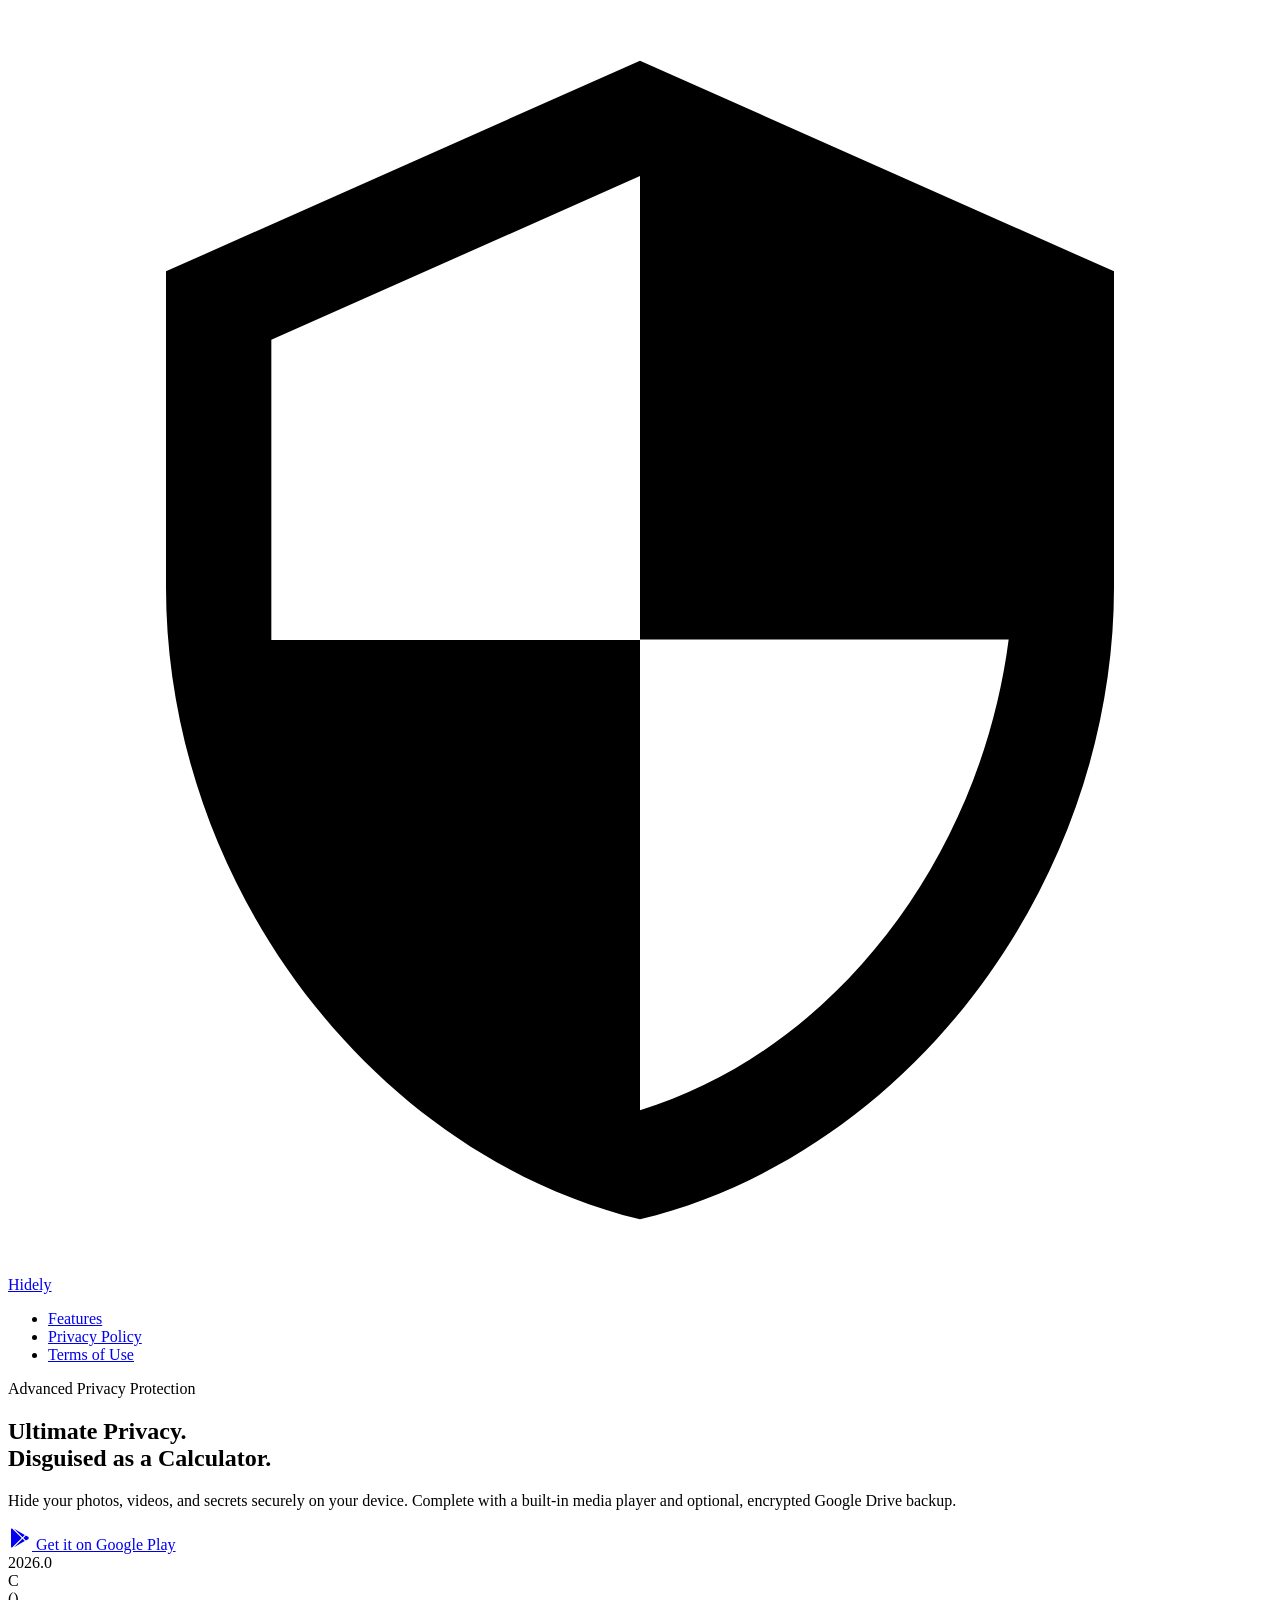
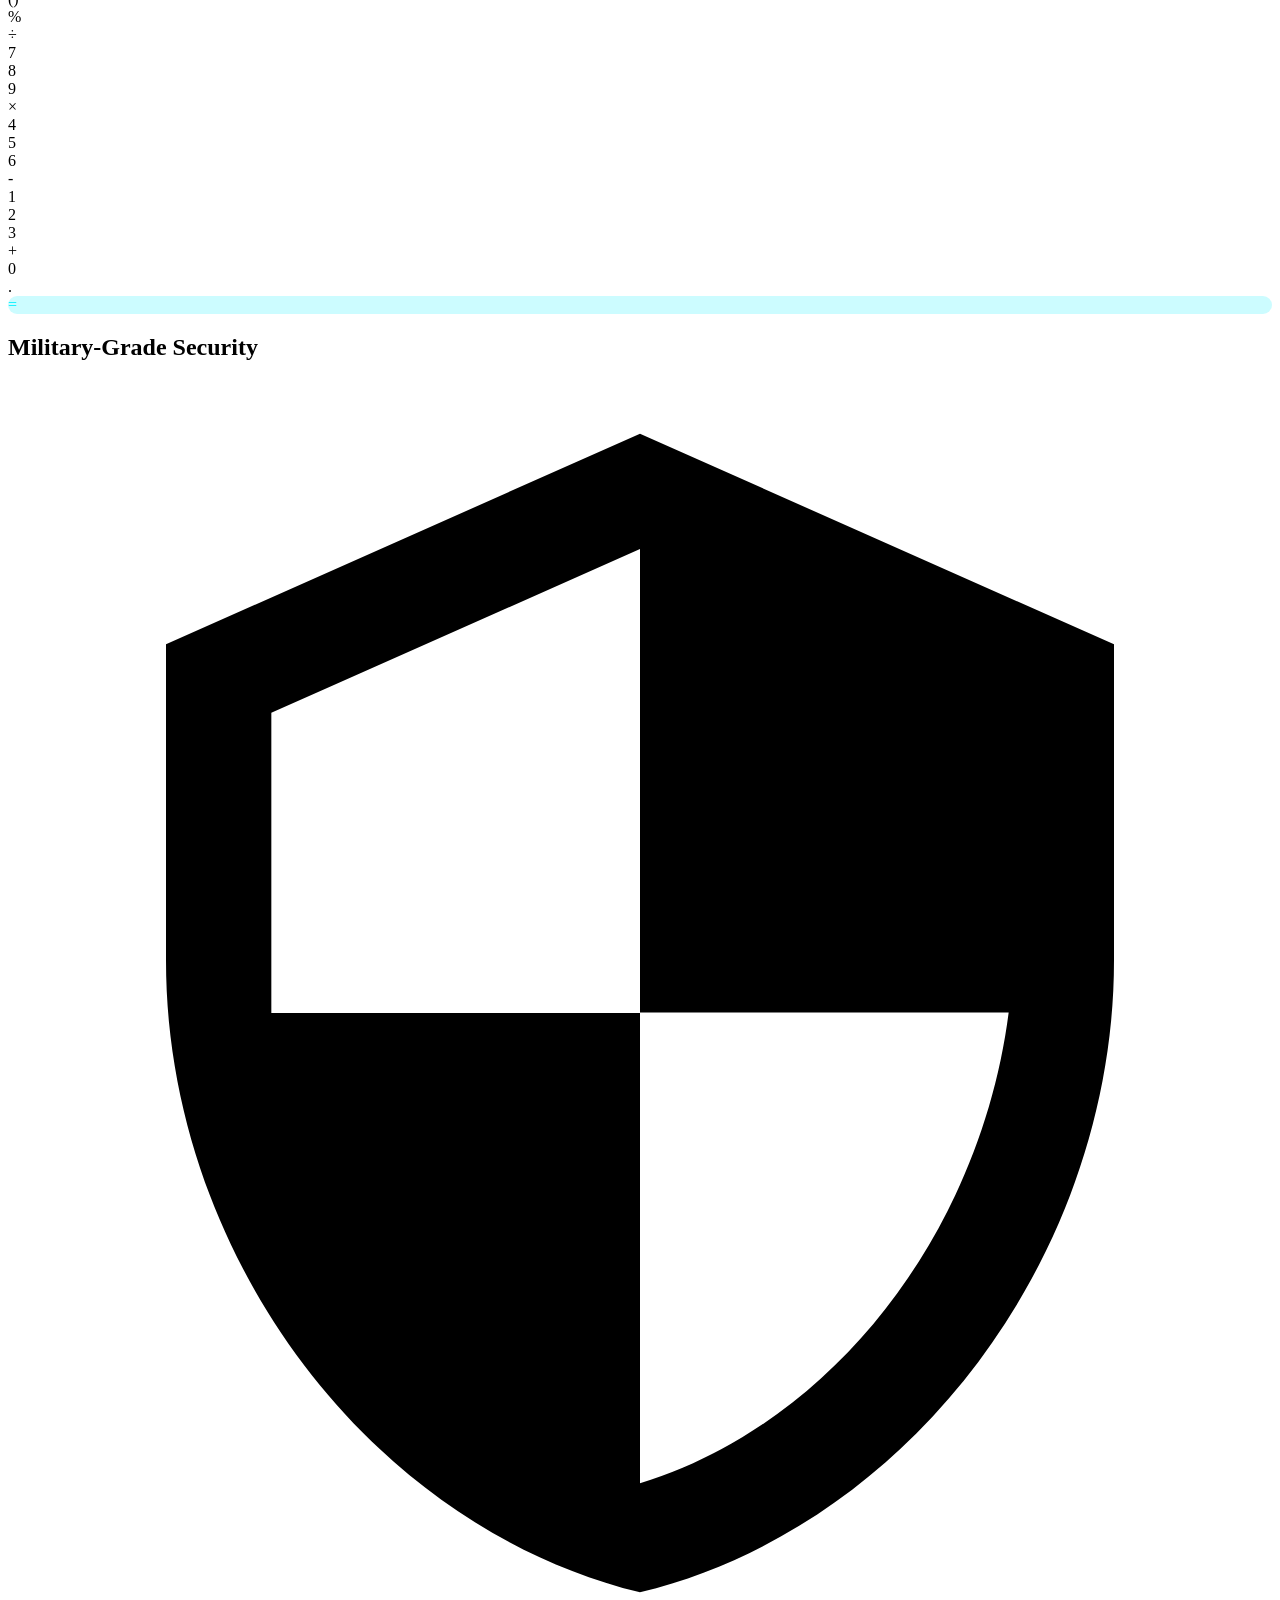
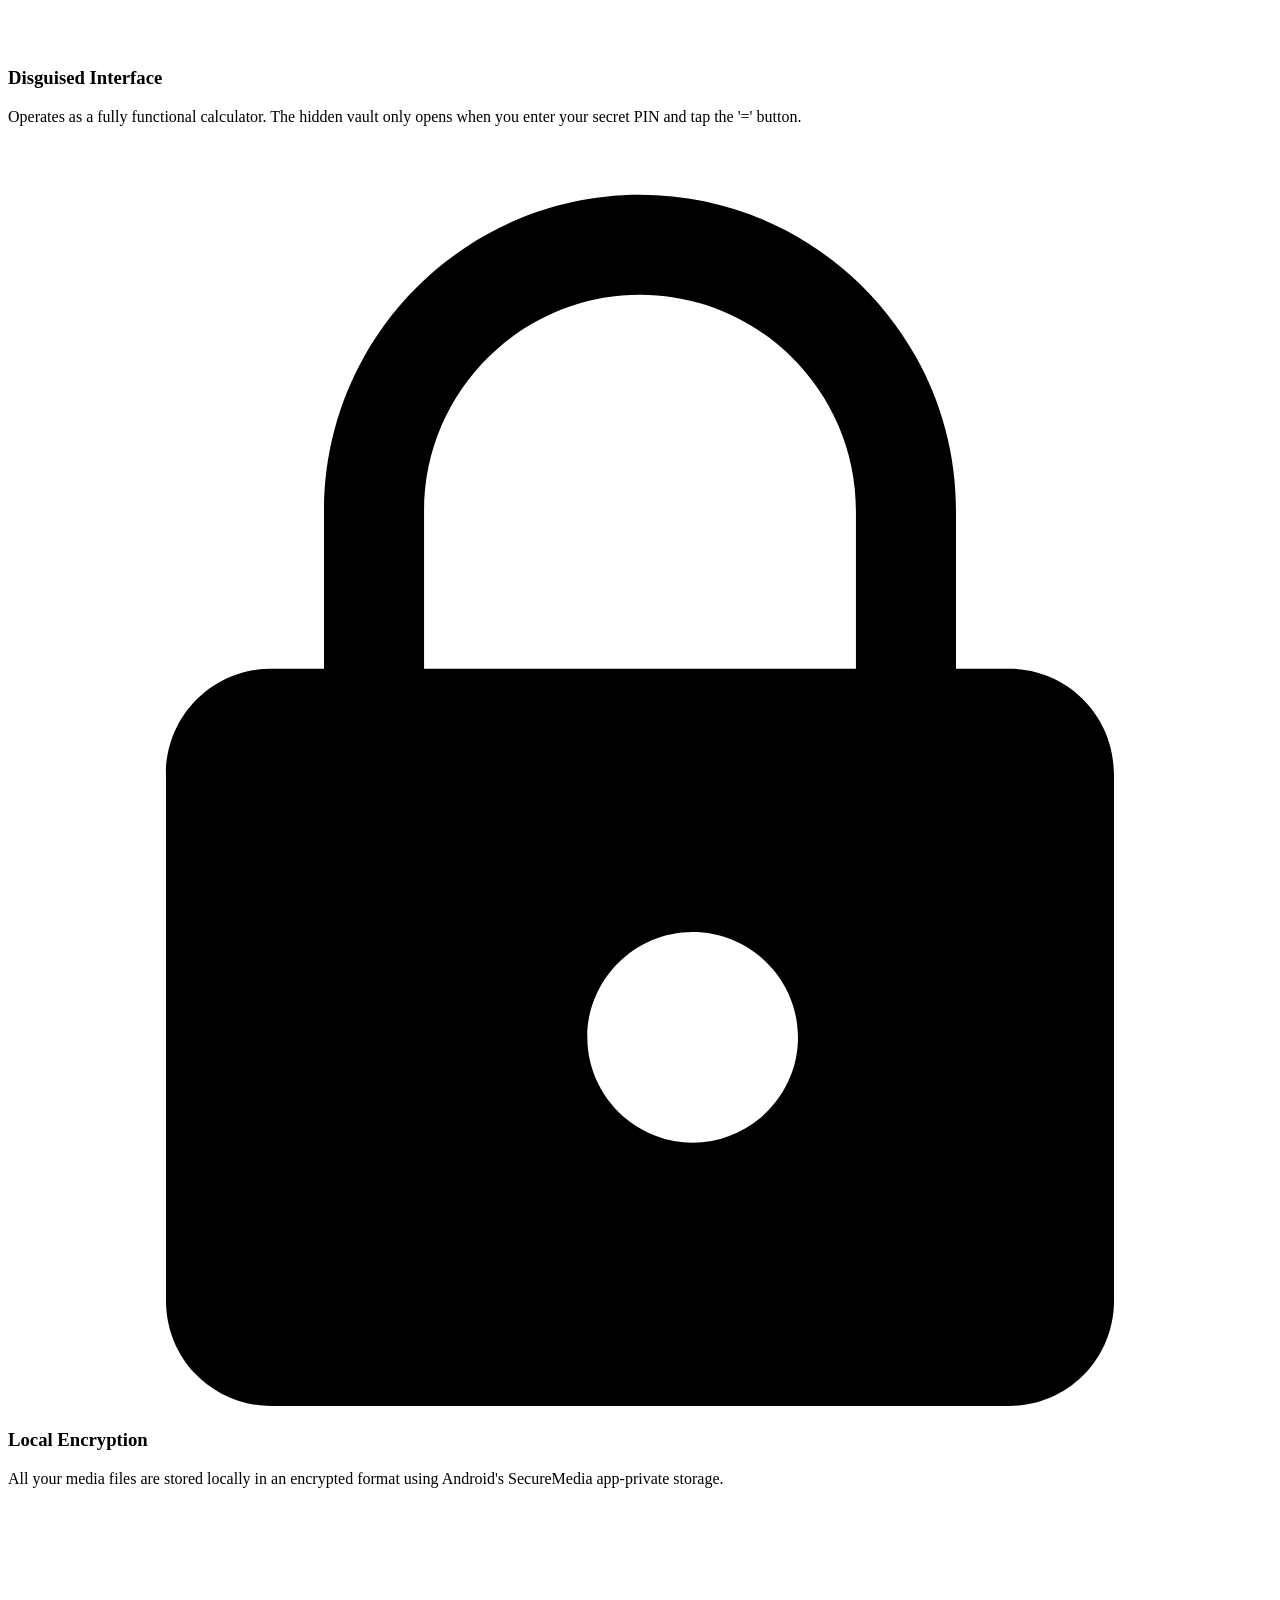
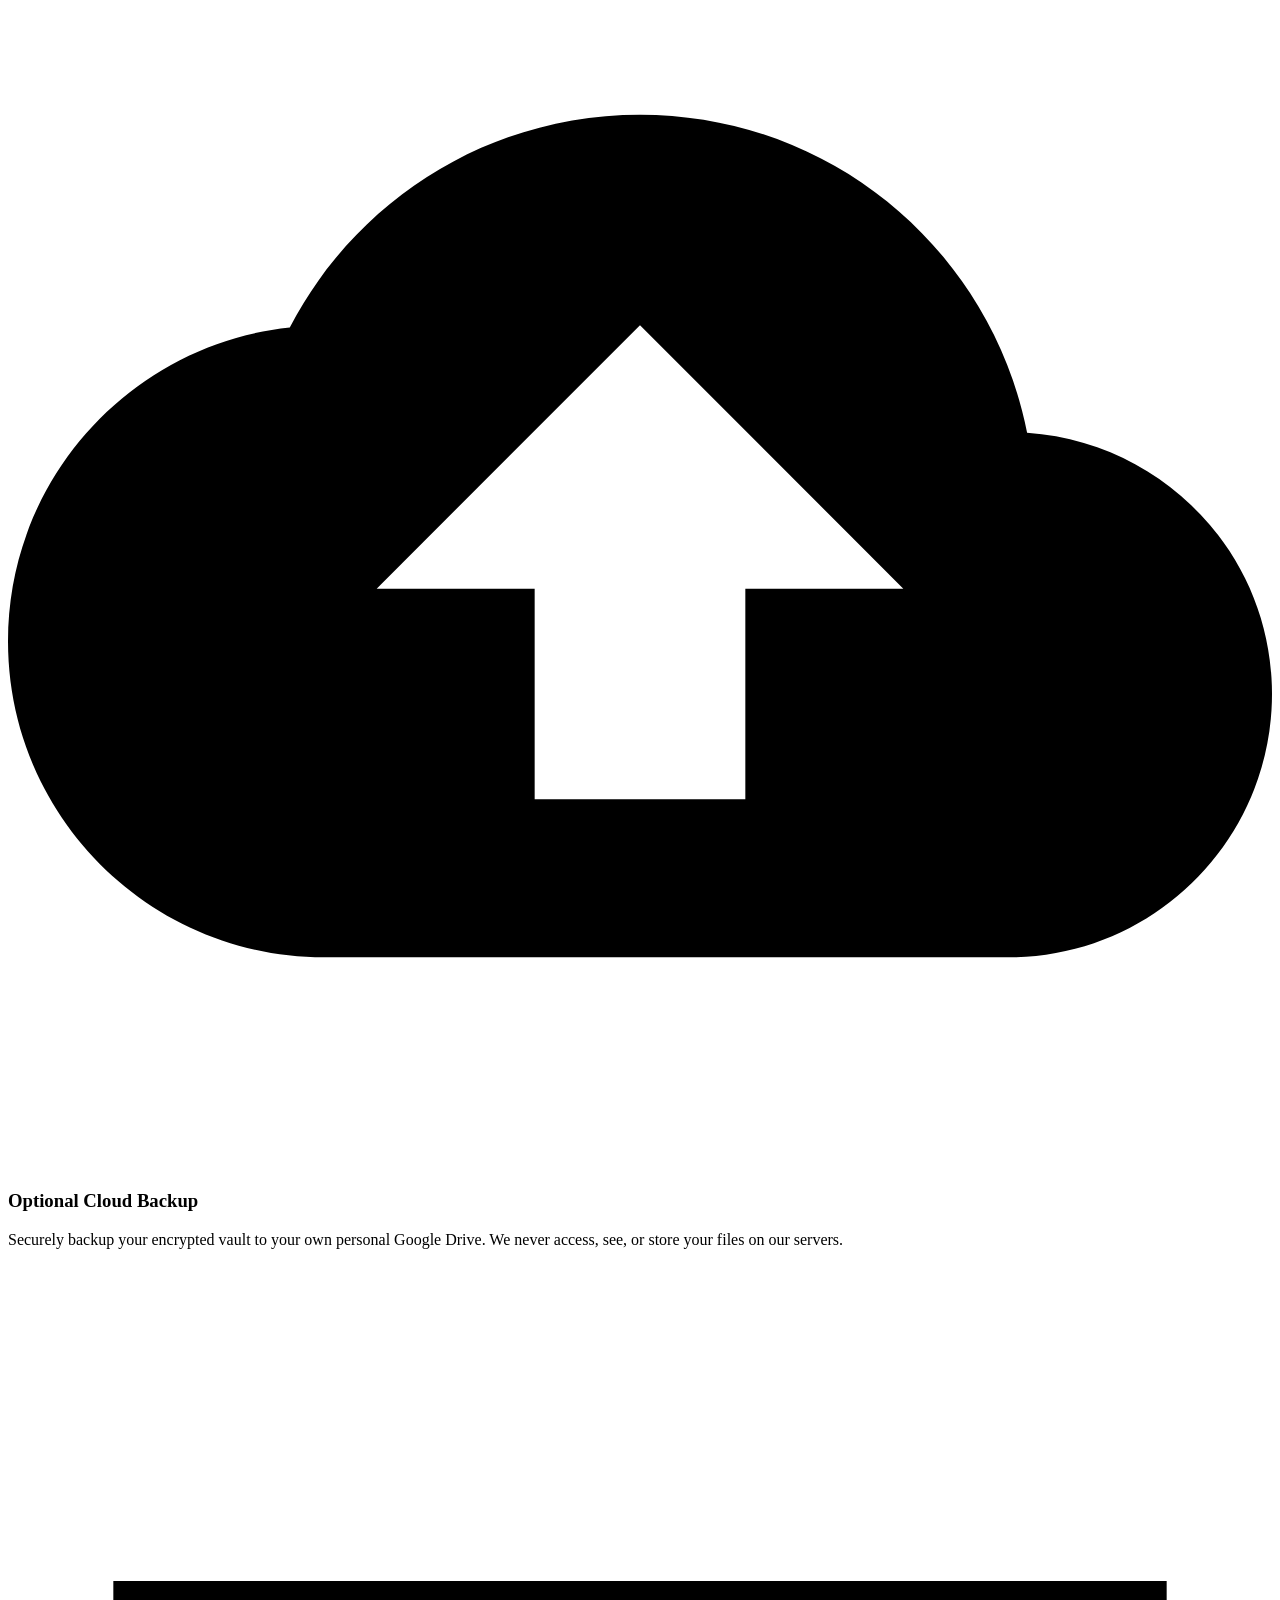
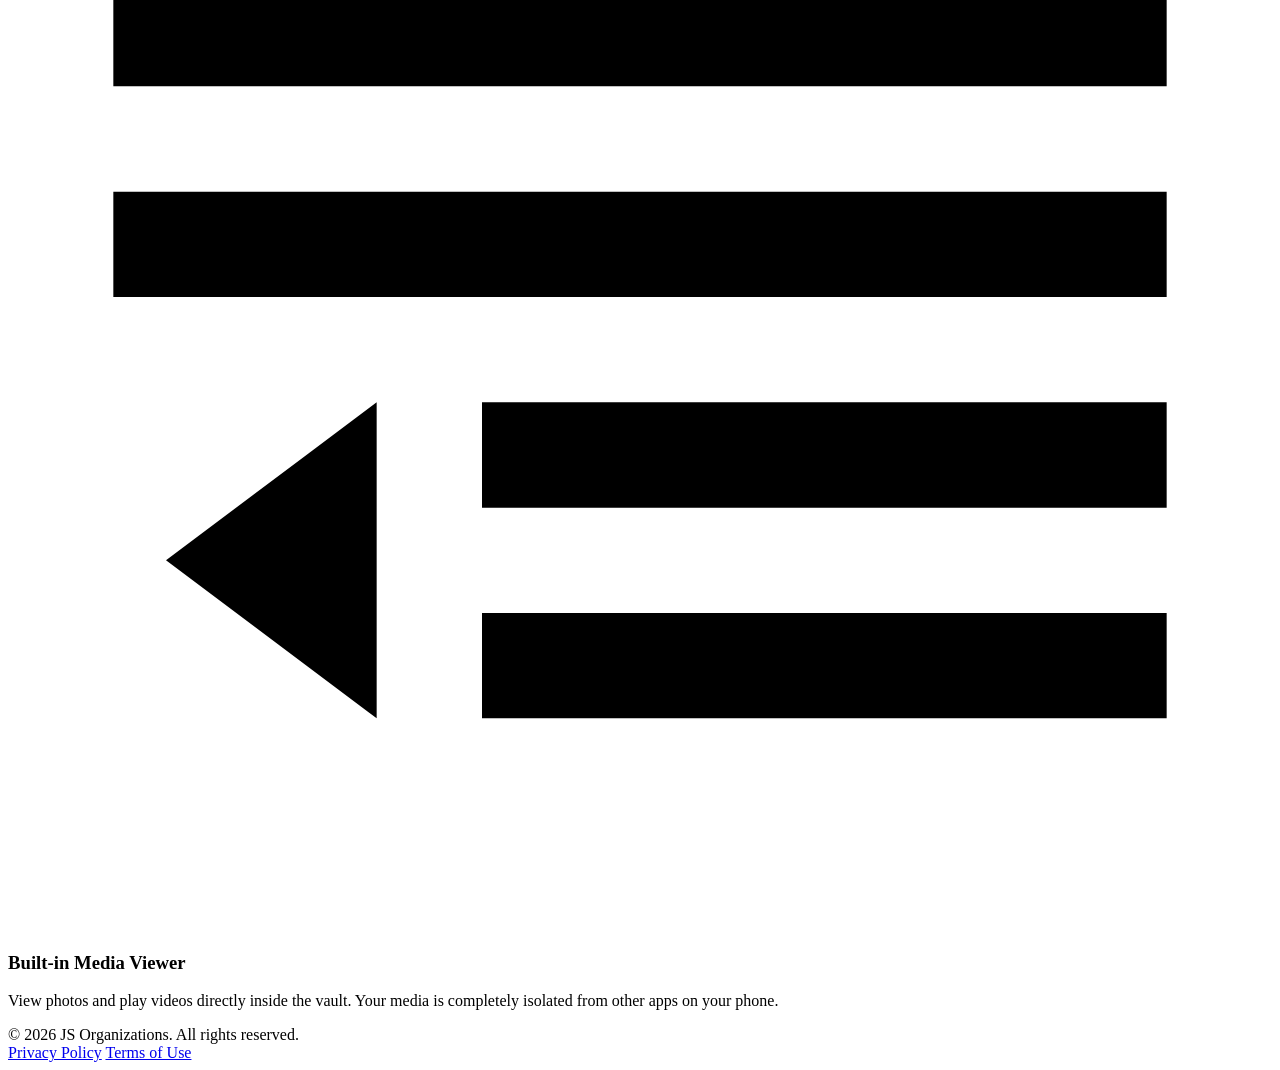
==== index.html @ a3ad4442 "Add initial index.html for Hidely application Initial commit of the Hidely application HTML structur" ====
<!DOCTYPE html>
<html lang="en">
<head>
  <meta charset="UTF-8">
  <meta name="viewport" content="width=device-width, initial-scale=1.0">
  <title>Hidely - Secure Media Vault & Calculator</title>
  <meta name="description" content="Hide your photos, videos, and secrets securely behind a fully functional calculator. Optional cloud backup to Google Drive.">
  <link rel="stylesheet" href="styles.css">
</head>
<body>
  <div class="bg-glow glow-1"></div>
  <div class="bg-glow glow-2"></div>

  <header>
    <a href="#" class="logo">
      <svg viewBox="0 0 24 24" xmlns="http://www.w3.org/2000/svg">
        <path d="M12 1L3 5v6c0 5.55 3.84 10.74 9 12 5.16-1.26 9-6.45 9-12V5l-9-4zm0 10.99h7c-.53 4.12-3.28 7.79-7 8.94V12H5V6.3l7-3.11v8.8z"/>
      </svg>
      Hidely
    </a>
    <nav>
      <ul>
        <li><a href="#features">Features</a></li>
        <li><a href="privacy-policy.html">Privacy Policy</a></li>
        <li><a href="terms-of-use.html">Terms of Use</a></li>
      </ul>
    </nav>
  </header>

  <main>
    <section class="hero">
      <div class="hero-content">
        <div class="badge">Advanced Privacy Protection</div>
        <h1>Ultimate Privacy.<br>Disguised as a Calculator.</h1>
        <p>Hide your photos, videos, and secrets securely on your device. Complete with a built-in media player and optional, encrypted Google Drive backup.</p>
        
        <a href="https://play.google.com/store/apps/details?id=com.jsorg.hidely" class="cta-button" target="_blank" rel="noopener noreferrer">
          <svg viewBox="0 0 24 24" width="24" height="24" fill="currentColor">
            <path d="M3,20.5V3.5C3,2.91 3.34,2.39 3.84,2.15L13.69,12L3.84,21.85C3.34,21.6 3,21.09 3,20.5M16.81,15.12L6.05,21.34L14.54,12.85L16.81,15.12M20.16,10.81C20.5,11.08 20.75,11.5 20.75,12C20.75,12.5 20.53,12.9 20.18,13.18L17.89,14.5L15.39,12L17.89,9.5L20.16,10.81M6.05,2.66L16.81,8.88L14.54,11.15L6.05,2.66Z"/>
          </svg>
          Get it on Google Play
        </a>
      </div>
      
      <div class="hero-visual">
        <div class="glass-card">
          <div class="calc-display">
            2026.0
          </div>
          <div class="calc-grid">
            <div class="calc-btn accent">C</div>
            <div class="calc-btn accent">()</div>
            <div class="calc-btn accent">%</div>
            <div class="calc-btn accent">÷</div>
            
            <div class="calc-btn">7</div>
            <div class="calc-btn">8</div>
            <div class="calc-btn">9</div>
            <div class="calc-btn accent">×</div>
            
            <div class="calc-btn">4</div>
            <div class="calc-btn">5</div>
            <div class="calc-btn">6</div>
            <div class="calc-btn accent">-</div>
            
            <div class="calc-btn">1</div>
            <div class="calc-btn">2</div>
            <div class="calc-btn">3</div>
            <div class="calc-btn accent">+</div>
            
            <div class="calc-btn">0</div>
            <div class="calc-btn">.</div>
            <div class="calc-btn" style="grid-column: span 2; border-radius: 30px; background: rgba(0, 240, 255, 0.2); color: #00f0ff;">=</div>
          </div>
        </div>
      </div>
    </section>

    <section id="features" class="features">
      <h2 class="section-title">Military-Grade Security</h2>
      
      <div class="features-grid">
        <div class="feature-card">
          <div class="feature-icon">
            <svg viewBox="0 0 24 24">
              <path d="M12 1L3 5v6c0 5.55 3.84 10.74 9 12 5.16-1.26 9-6.45 9-12V5l-9-4zm0 10.99h7c-.53 4.12-3.28 7.79-7 8.94V12H5V6.3l7-3.11v8.8z"/>
            </svg>
          </div>
          <h3>Disguised Interface</h3>
          <p>Operates as a fully functional calculator. The hidden vault only opens when you enter your secret PIN and tap the '=' button.</p>
        </div>
        
        <div class="feature-card">
          <div class="feature-icon">
            <svg viewBox="0 0 24 24">
              <path d="M19 10h-1V7c0-3.31-2.69-6-6-6S6 3.69 6 7v3H5c-1.11 0-2 .89-2 2v10c0 1.11.89 2 2 2h14c1.11 0 2-.89 2-2V12c0-1.11-.89-2-2-2zm-6 9c-1.1 0-2-.9-2-2s.9-2 2-2 2 .9 2 2-.9 2-2 2zm3.1-9H7.9V7c0-2.26 1.84-4.1 4.1-4.1 2.26 0 4.1 1.84 4.1 4.1v3z"/>
            </svg>
          </div>
          <h3>Local Encryption</h3>
          <p>All your media files are stored locally in an encrypted format using Android's SecureMedia app-private storage.</p>
        </div>
        
        <div class="feature-card">
          <div class="feature-icon">
            <svg viewBox="0 0 24 24">
              <path d="M19.35 10.04C18.67 6.59 15.64 4 12 4 9.11 4 6.6 5.64 5.35 8.04 2.34 8.36 0 10.91 0 14c0 3.31 2.69 6 6 6h13c2.76 0 5-2.24 5-5 0-2.64-2.05-4.78-4.65-4.96zM14 13v4h-4v-4H7l5-5 5 5h-3z"/>
            </svg>
          </div>
          <h3>Optional Cloud Backup</h3>
          <p>Securely backup your encrypted vault to your own personal Google Drive. We never access, see, or store your files on our servers.</p>
        </div>
        
        <div class="feature-card">
          <div class="feature-icon">
            <svg viewBox="0 0 24 24">
              <path d="M2 6H22V8H2V6M2 10H22V12H2V10M9 14H22V16H9V14M9 18H22V20H9V18M7 14L3 17L7 20V14Z"/>
            </svg>
          </div>
          <h3>Built-in Media Viewer</h3>
          <p>View photos and play videos directly inside the vault. Your media is completely isolated from other apps on your phone.</p>
        </div>
      </div>
    </section>
  </main>

  <footer>
    <div class="copyright">
      &copy; 2026 JS Organizations. All rights reserved.
    </div>
    <div class="footer-links">
      <a href="privacy-policy.html">Privacy Policy</a>
      <a href="terms-of-use.html">Terms of Use</a>
    </div>
  </footer>
</body>
</html>
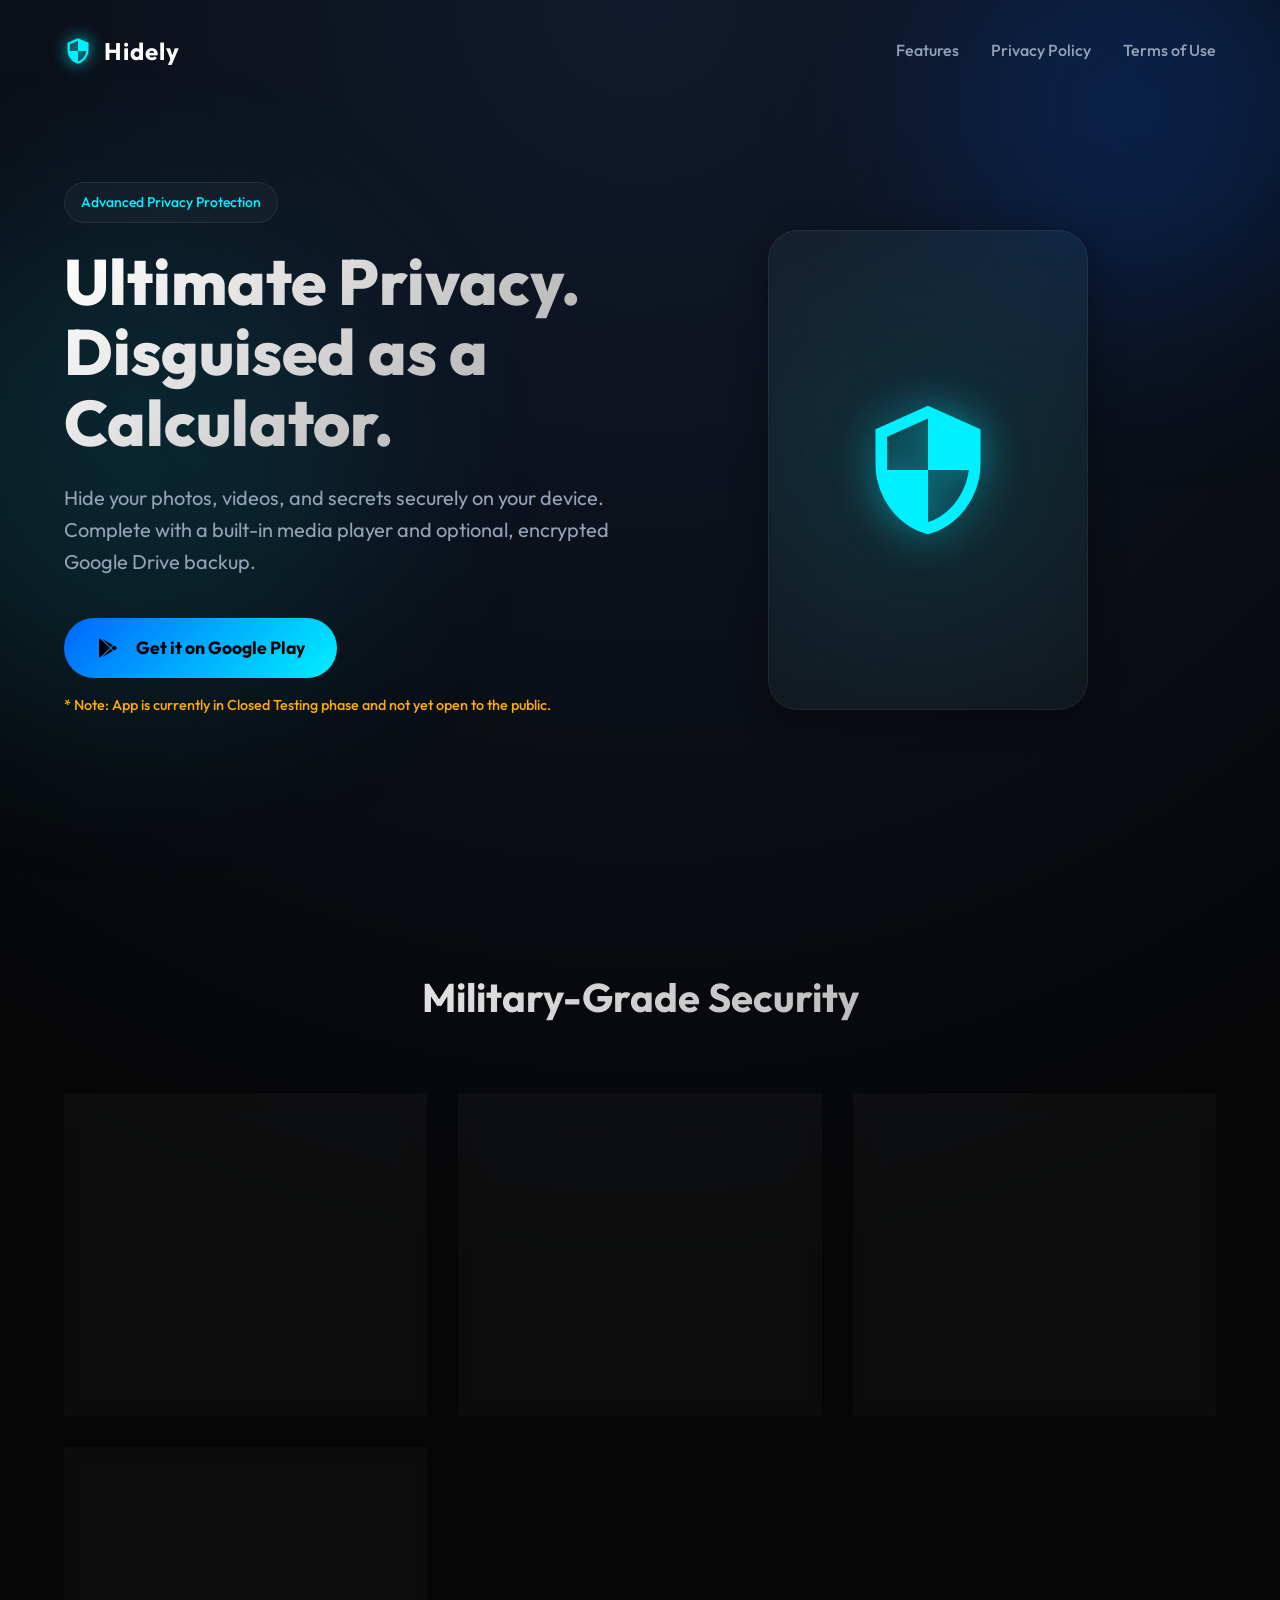
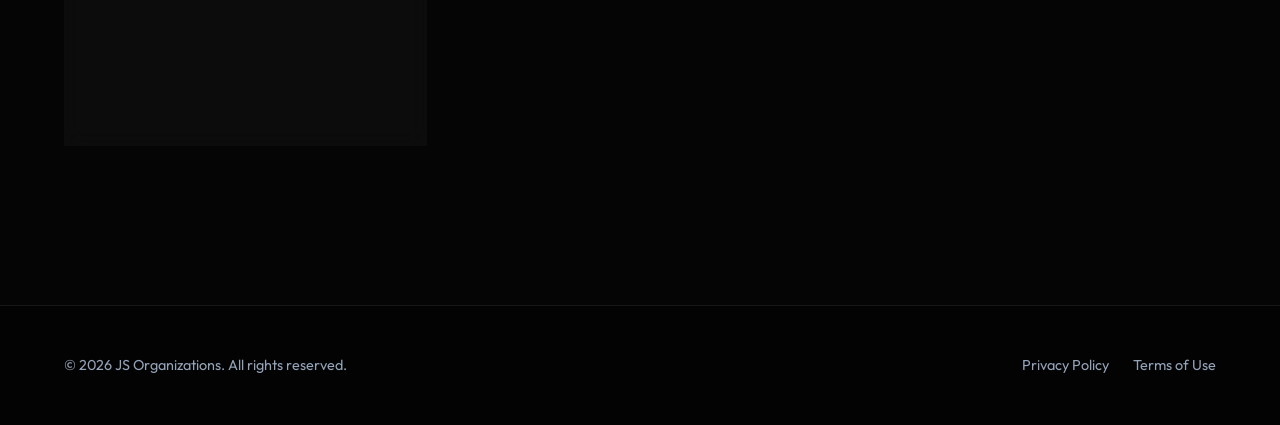
==== commit a392b23d: "Revise hero section and add testing phase note Updated the layout of the hero section and added a no" ====
--- a/index.html
+++ b/index.html
@@ -40,38 +40,14 @@
           </svg>
           Get it on Google Play
         </a>
+        <p style="margin-top: 1rem; font-size: 0.9rem; color: #ffab00; font-weight: 500;">* Note: App is currently in Closed Testing phase and not yet open to the public.</p>
       </div>
       
       <div class="hero-visual">
-        <div class="glass-card">
-          <div class="calc-display">
-            2026.0
-          </div>
-          <div class="calc-grid">
-            <div class="calc-btn accent">C</div>
-            <div class="calc-btn accent">()</div>
-            <div class="calc-btn accent">%</div>
-            <div class="calc-btn accent">÷</div>
-            
-            <div class="calc-btn">7</div>
-            <div class="calc-btn">8</div>
-            <div class="calc-btn">9</div>
-            <div class="calc-btn accent">×</div>
-            
-            <div class="calc-btn">4</div>
-            <div class="calc-btn">5</div>
-            <div class="calc-btn">6</div>
-            <div class="calc-btn accent">-</div>
-            
-            <div class="calc-btn">1</div>
-            <div class="calc-btn">2</div>
-            <div class="calc-btn">3</div>
-            <div class="calc-btn accent">+</div>
-            
-            <div class="calc-btn">0</div>
-            <div class="calc-btn">.</div>
-            <div class="calc-btn" style="grid-column: span 2; border-radius: 30px; background: rgba(0, 240, 255, 0.2); color: #00f0ff;">=</div>
-          </div>
+        <div class="glass-card" style="justify-content: center; align-items: center;">
+          <svg viewBox="0 0 24 24" style="width: 140px; height: 140px; fill: var(--accent-color); filter: drop-shadow(0 0 20px rgba(0, 240, 255, 0.5));">
+            <path d="M12 1L3 5v6c0 5.55 3.84 10.74 9 12 5.16-1.26 9-6.45 9-12V5l-9-4zm0 10.99h7c-.53 4.12-3.28 7.79-7 8.94V12H5V6.3l7-3.11v8.8z"/>
+          </svg>
         </div>
       </div>
     </section>
--- a/styles.css
+++ b/styles.css
@@ -0,0 +1,431 @@
+@import url('https://fonts.googleapis.com/css2?family=Outfit:wght@300;400;500;600;700;800&display=swap');
+
+:root {
+  --bg-color: #050505;
+  --bg-gradient: radial-gradient(circle at top, #111a2c 0%, #050505 60%);
+  --text-primary: #ffffff;
+  --text-secondary: #94a3b8;
+  --accent-color: #00f0ff;
+  --accent-secondary: #0066ff;
+  --glass-bg: rgba(255, 255, 255, 0.03);
+  --glass-border: rgba(255, 255, 255, 0.08);
+  --glass-shadow: 0 8px 32px 0 rgba(0, 0, 0, 0.37);
+  --font-family: 'Outfit', sans-serif;
+}
+
+* {
+  margin: 0;
+  padding: 0;
+  box-sizing: border-box;
+}
+
+body {
+  font-family: var(--font-family);
+  background: var(--bg-color);
+  background-image: var(--bg-gradient);
+  color: var(--text-primary);
+  min-height: 100vh;
+  line-height: 1.6;
+  overflow-x: hidden;
+}
+
+/* Animations */
+@keyframes float {
+  0% { transform: translateY(0px); }
+  50% { transform: translateY(-15px); }
+  100% { transform: translateY(0px); }
+}
+
+@keyframes pulse-glow {
+  0% { box-shadow: 0 0 20px rgba(0, 240, 255, 0.2); }
+  50% { box-shadow: 0 0 40px rgba(0, 240, 255, 0.5); }
+  100% { box-shadow: 0 0 20px rgba(0, 240, 255, 0.2); }
+}
+
+@keyframes fade-in-up {
+  from {
+    opacity: 0;
+    transform: translateY(30px);
+  }
+  to {
+    opacity: 1;
+    transform: translateY(0);
+  }
+}
+
+/* Navbar */
+header {
+  padding: 2rem 5%;
+  display: flex;
+  justify-content: space-between;
+  align-items: center;
+  position: relative;
+  z-index: 100;
+}
+
+.logo {
+  display: flex;
+  align-items: center;
+  gap: 0.75rem;
+  font-size: 1.5rem;
+  font-weight: 700;
+  letter-spacing: 1px;
+  text-decoration: none;
+  color: var(--text-primary);
+}
+
+.logo svg {
+  width: 28px;
+  height: 28px;
+  fill: var(--accent-color);
+  filter: drop-shadow(0 0 8px var(--accent-color));
+}
+
+nav ul {
+  display: flex;
+  gap: 2rem;
+  list-style: none;
+}
+
+nav a {
+  color: var(--text-secondary);
+  text-decoration: none;
+  font-weight: 500;
+  transition: color 0.3s ease;
+  position: relative;
+}
+
+nav a::after {
+  content: '';
+  position: absolute;
+  width: 0;
+  height: 2px;
+  bottom: -4px;
+  left: 0;
+  background-color: var(--accent-color);
+  transition: width 0.3s ease;
+}
+
+nav a:hover {
+  color: var(--text-primary);
+}
+
+nav a:hover::after {
+  width: 100%;
+}
+
+/* Hero Section */
+.hero {
+  display: flex;
+  align-items: center;
+  justify-content: space-between;
+  padding: 5rem 5% 8rem;
+  max-width: 1400px;
+  margin: 0 auto;
+  position: relative;
+  z-index: 10;
+}
+
+.hero-content {
+  flex: 1;
+  max-width: 600px;
+  animation: fade-in-up 1s ease-out forwards;
+}
+
+.badge {
+  display: inline-block;
+  padding: 0.5rem 1rem;
+  background: var(--glass-bg);
+  border: 1px solid var(--glass-border);
+  border-radius: 50px;
+  font-size: 0.875rem;
+  font-weight: 500;
+  color: var(--accent-color);
+  margin-bottom: 1.5rem;
+  backdrop-filter: blur(10px);
+}
+
+h1 {
+  font-size: 4rem;
+  font-weight: 800;
+  line-height: 1.1;
+  margin-bottom: 1.5rem;
+  background: linear-gradient(135deg, #ffffff 0%, #a0a0a0 100%);
+  -webkit-background-clip: text;
+  -webkit-text-fill-color: transparent;
+}
+
+.hero-content p {
+  font-size: 1.25rem;
+  color: var(--text-secondary);
+  margin-bottom: 2.5rem;
+}
+
+.cta-button {
+  display: inline-flex;
+  align-items: center;
+  gap: 1rem;
+  padding: 1rem 2rem;
+  background: linear-gradient(135deg, var(--accent-secondary), var(--accent-color));
+  color: #000;
+  text-decoration: none;
+  font-weight: 700;
+  font-size: 1.1rem;
+  border-radius: 50px;
+  transition: all 0.3s ease;
+  animation: pulse-glow 3s infinite;
+  border: none;
+  cursor: pointer;
+}
+
+.cta-button:hover {
+  transform: translateY(-2px) scale(1.02);
+  box-shadow: 0 10px 30px rgba(0, 240, 255, 0.4);
+}
+
+.hero-visual {
+  flex: 1;
+  display: flex;
+  justify-content: center;
+  align-items: center;
+  position: relative;
+  animation: float 6s ease-in-out infinite;
+}
+
+.glass-card {
+  width: 320px;
+  height: 480px;
+  background: var(--glass-bg);
+  backdrop-filter: blur(20px);
+  -webkit-backdrop-filter: blur(20px);
+  border: 1px solid var(--glass-border);
+  border-radius: 30px;
+  box-shadow: var(--glass-shadow);
+  display: flex;
+  flex-direction: column;
+  padding: 2rem;
+  position: relative;
+  overflow: hidden;
+}
+
+.glass-card::before {
+  content: '';
+  position: absolute;
+  top: -50%;
+  left: -50%;
+  width: 200%;
+  height: 200%;
+  background: radial-gradient(circle, rgba(0, 240, 255, 0.1) 0%, transparent 60%);
+  z-index: 0;
+}
+
+.calc-display {
+  background: rgba(0, 0, 0, 0.5);
+  border-radius: 15px;
+  height: 80px;
+  margin-bottom: 2rem;
+  display: flex;
+  justify-content: flex-end;
+  align-items: center;
+  padding: 1rem;
+  font-size: 2.5rem;
+  font-weight: 300;
+  z-index: 1;
+  border: 1px solid rgba(255, 255, 255, 0.05);
+}
+
+.calc-grid {
+  display: grid;
+  grid-template-columns: repeat(4, 1fr);
+  gap: 1rem;
+  z-index: 1;
+}
+
+.calc-btn {
+  background: rgba(255, 255, 255, 0.05);
+  border-radius: 50%;
+  aspect-ratio: 1;
+  display: flex;
+  justify-content: center;
+  align-items: center;
+  font-size: 1.25rem;
+  font-weight: 500;
+  transition: background 0.3s;
+}
+
+.calc-btn:hover {
+  background: rgba(255, 255, 255, 0.1);
+}
+
+.calc-btn.accent {
+  background: rgba(0, 240, 255, 0.15);
+  color: var(--accent-color);
+}
+
+/* Features Section */
+.features {
+  padding: 5rem 5%;
+  max-width: 1400px;
+  margin: 0 auto;
+  position: relative;
+  z-index: 10;
+}
+
+.section-title {
+  text-align: center;
+  font-size: 2.5rem;
+  margin-bottom: 4rem;
+  background: linear-gradient(135deg, #ffffff 0%, #a0a0a0 100%);
+  -webkit-background-clip: text;
+  -webkit-text-fill-color: transparent;
+}
+
+.features-grid {
+  display: grid;
+  grid-template-columns: repeat(auto-fit, minmax(280px, 1fr));
+  gap: 2rem;
+}
+
+.feature-card {
+  background: var(--glass-bg);
+  backdrop-filter: blur(10px);
+  border: 1px solid var(--glass-border);
+  border-radius: 20px;
+  padding: 2.5rem 2rem;
+  transition: transform 0.3s ease, background 0.3s ease, border-color 0.3s ease;
+}
+
+.feature-card:hover {
+  transform: translateY(-10px);
+  background: rgba(255, 255, 255, 0.05);
+  border-color: rgba(0, 240, 255, 0.3);
+}
+
+.feature-icon {
+  width: 60px;
+  height: 60px;
+  background: rgba(0, 240, 255, 0.1);
+  border-radius: 15px;
+  display: flex;
+  justify-content: center;
+  align-items: center;
+  margin-bottom: 1.5rem;
+}
+
+.feature-icon svg {
+  width: 30px;
+  height: 30px;
+  fill: var(--accent-color);
+}
+
+.feature-card h3 {
+  font-size: 1.5rem;
+  margin-bottom: 1rem;
+}
+
+.feature-card p {
+  color: var(--text-secondary);
+}
+
+/* Footer */
+footer {
+  border-top: 1px solid var(--glass-border);
+  padding: 3rem 5%;
+  display: flex;
+  justify-content: space-between;
+  align-items: center;
+  margin-top: 5rem;
+  background: rgba(0, 0, 0, 0.3);
+}
+
+.footer-links {
+  display: flex;
+  gap: 1.5rem;
+}
+
+.footer-links a {
+  color: var(--text-secondary);
+  text-decoration: none;
+  font-size: 0.9rem;
+  transition: color 0.3s;
+}
+
+.footer-links a:hover {
+  color: var(--accent-color);
+}
+
+.copyright {
+  color: var(--text-secondary);
+  font-size: 0.9rem;
+}
+
+/* Background Glows */
+.bg-glow {
+  position: absolute;
+  border-radius: 50%;
+  filter: blur(100px);
+  z-index: 0;
+  opacity: 0.5;
+}
+
+.glow-1 {
+  top: -10%;
+  right: -5%;
+  width: 400px;
+  height: 400px;
+  background: rgba(0, 102, 255, 0.4);
+}
+
+.glow-2 {
+  bottom: 20%;
+  left: -10%;
+  width: 500px;
+  height: 500px;
+  background: rgba(0, 240, 255, 0.2);
+}
+
+/* Responsive */
+@media (max-width: 900px) {
+  .hero {
+    flex-direction: column;
+    text-align: center;
+    padding: 3rem 5% 5rem;
+  }
+  
+  h1 {
+    font-size: 3rem;
+  }
+  
+  .hero-visual {
+    margin-top: 4rem;
+  }
+  
+  .hero-content {
+    display: flex;
+    flex-direction: column;
+    align-items: center;
+  }
+}
+
+@media (max-width: 600px) {
+  header {
+    flex-direction: column;
+    gap: 1.5rem;
+  }
+  
+  nav ul {
+    gap: 1rem;
+    flex-wrap: wrap;
+    justify-content: center;
+  }
+  
+  h1 {
+    font-size: 2.5rem;
+  }
+  
+  footer {
+    flex-direction: column;
+    gap: 1.5rem;
+    text-align: center;
+  }
+}
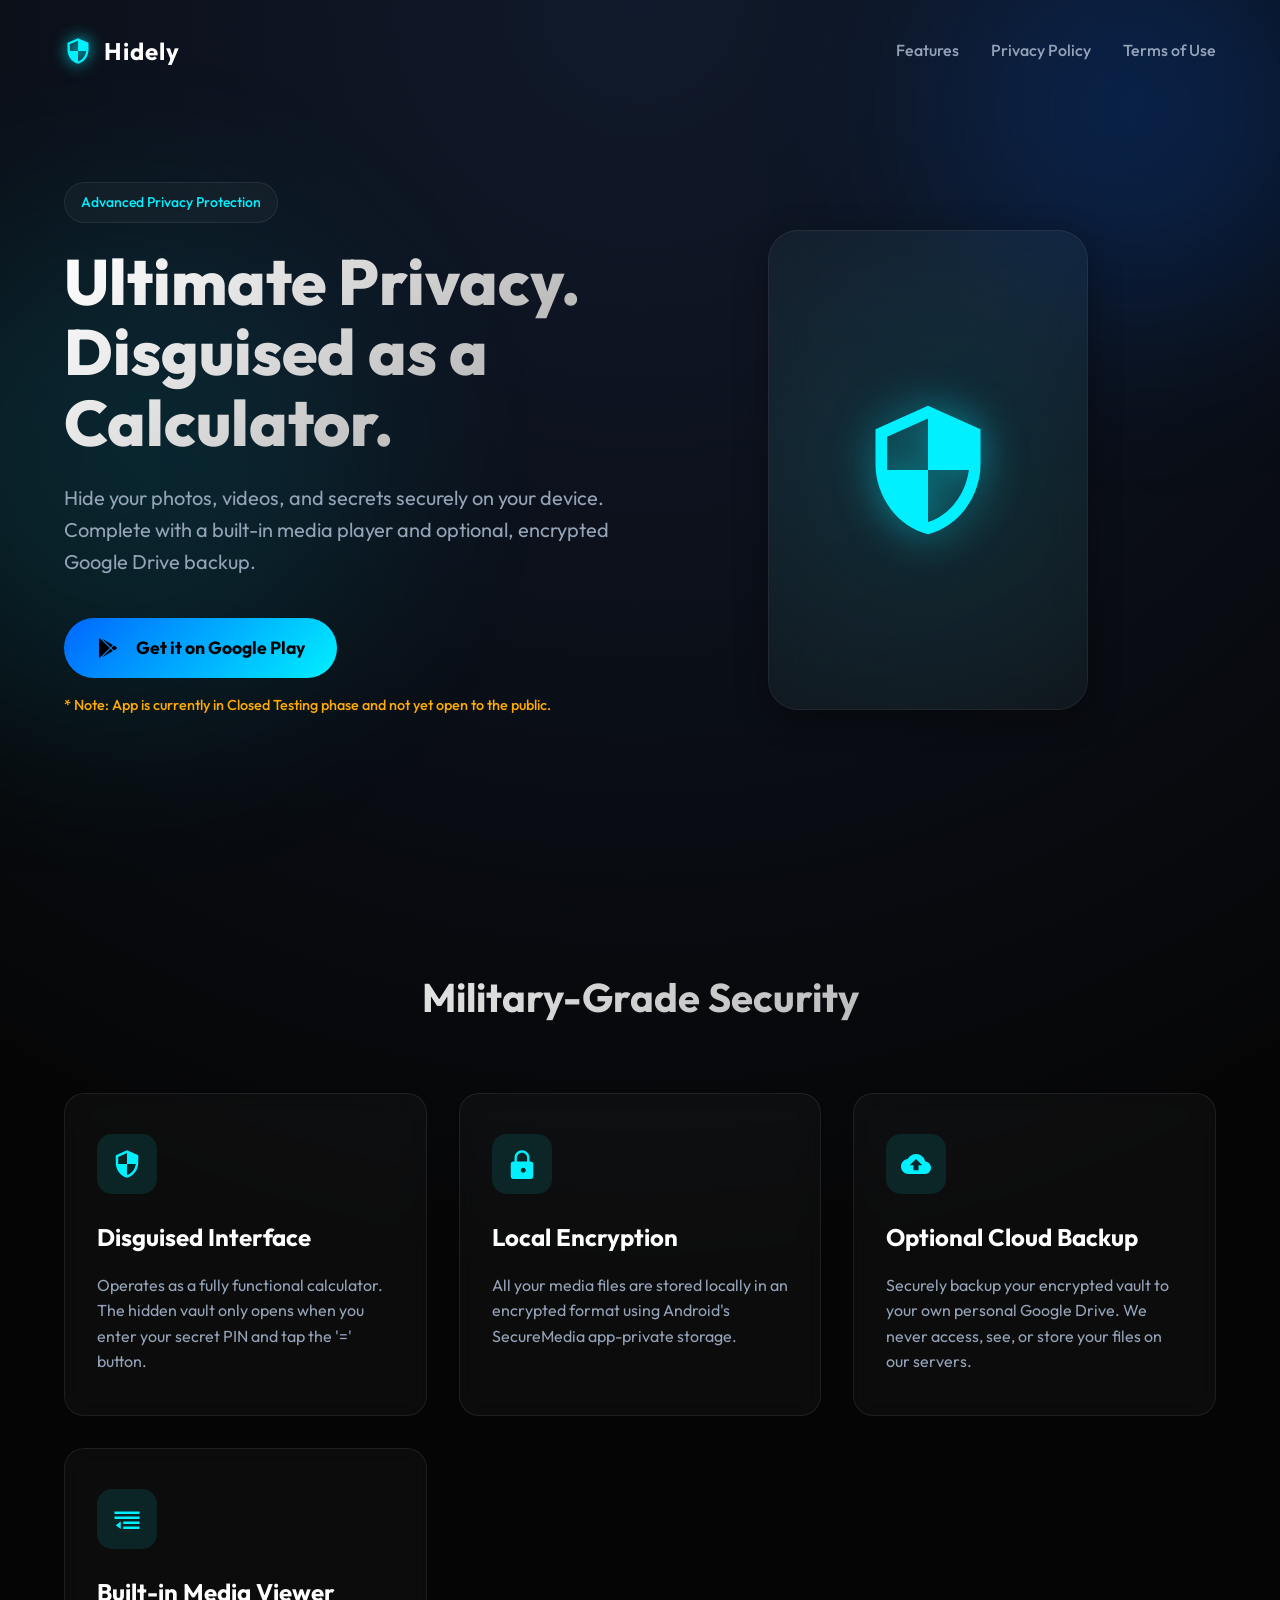
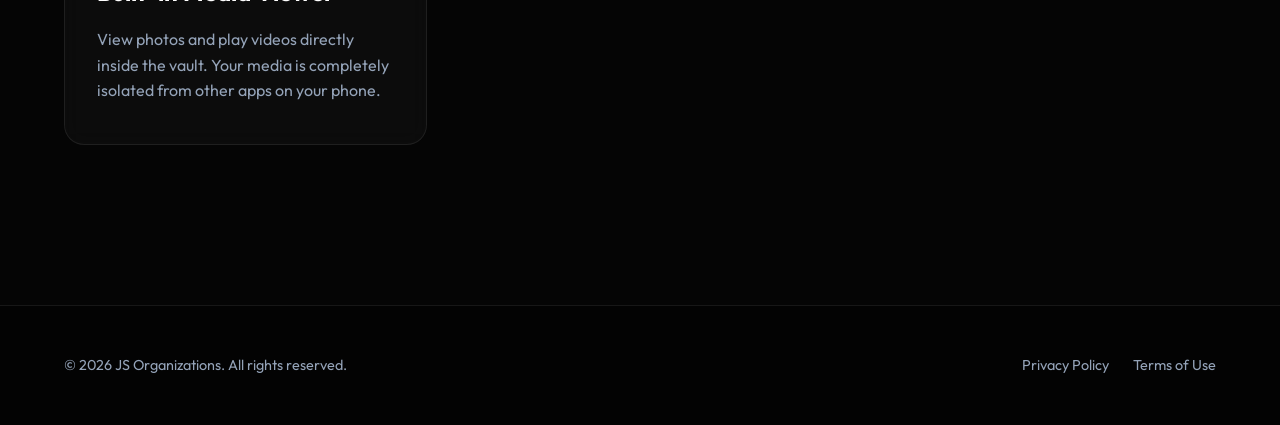
==== commit 5c78423e: "Add Google site verification meta tag Added Google site verification meta tag for SEO." ====
--- a/index.html
+++ b/index.html
@@ -5,6 +5,7 @@
   <meta name="viewport" content="width=device-width, initial-scale=1.0">
   <title>Hidely - Secure Media Vault & Calculator</title>
   <meta name="description" content="Hide your photos, videos, and secrets securely behind a fully functional calculator. Optional cloud backup to Google Drive.">
+  <meta name="google-site-verification" content="0GPd1NmeQYorpYKGYM50UKVC7K9gPuMbhN2rUiNrk8Q" />
   <link rel="stylesheet" href="styles.css">
 </head>
 <body>
